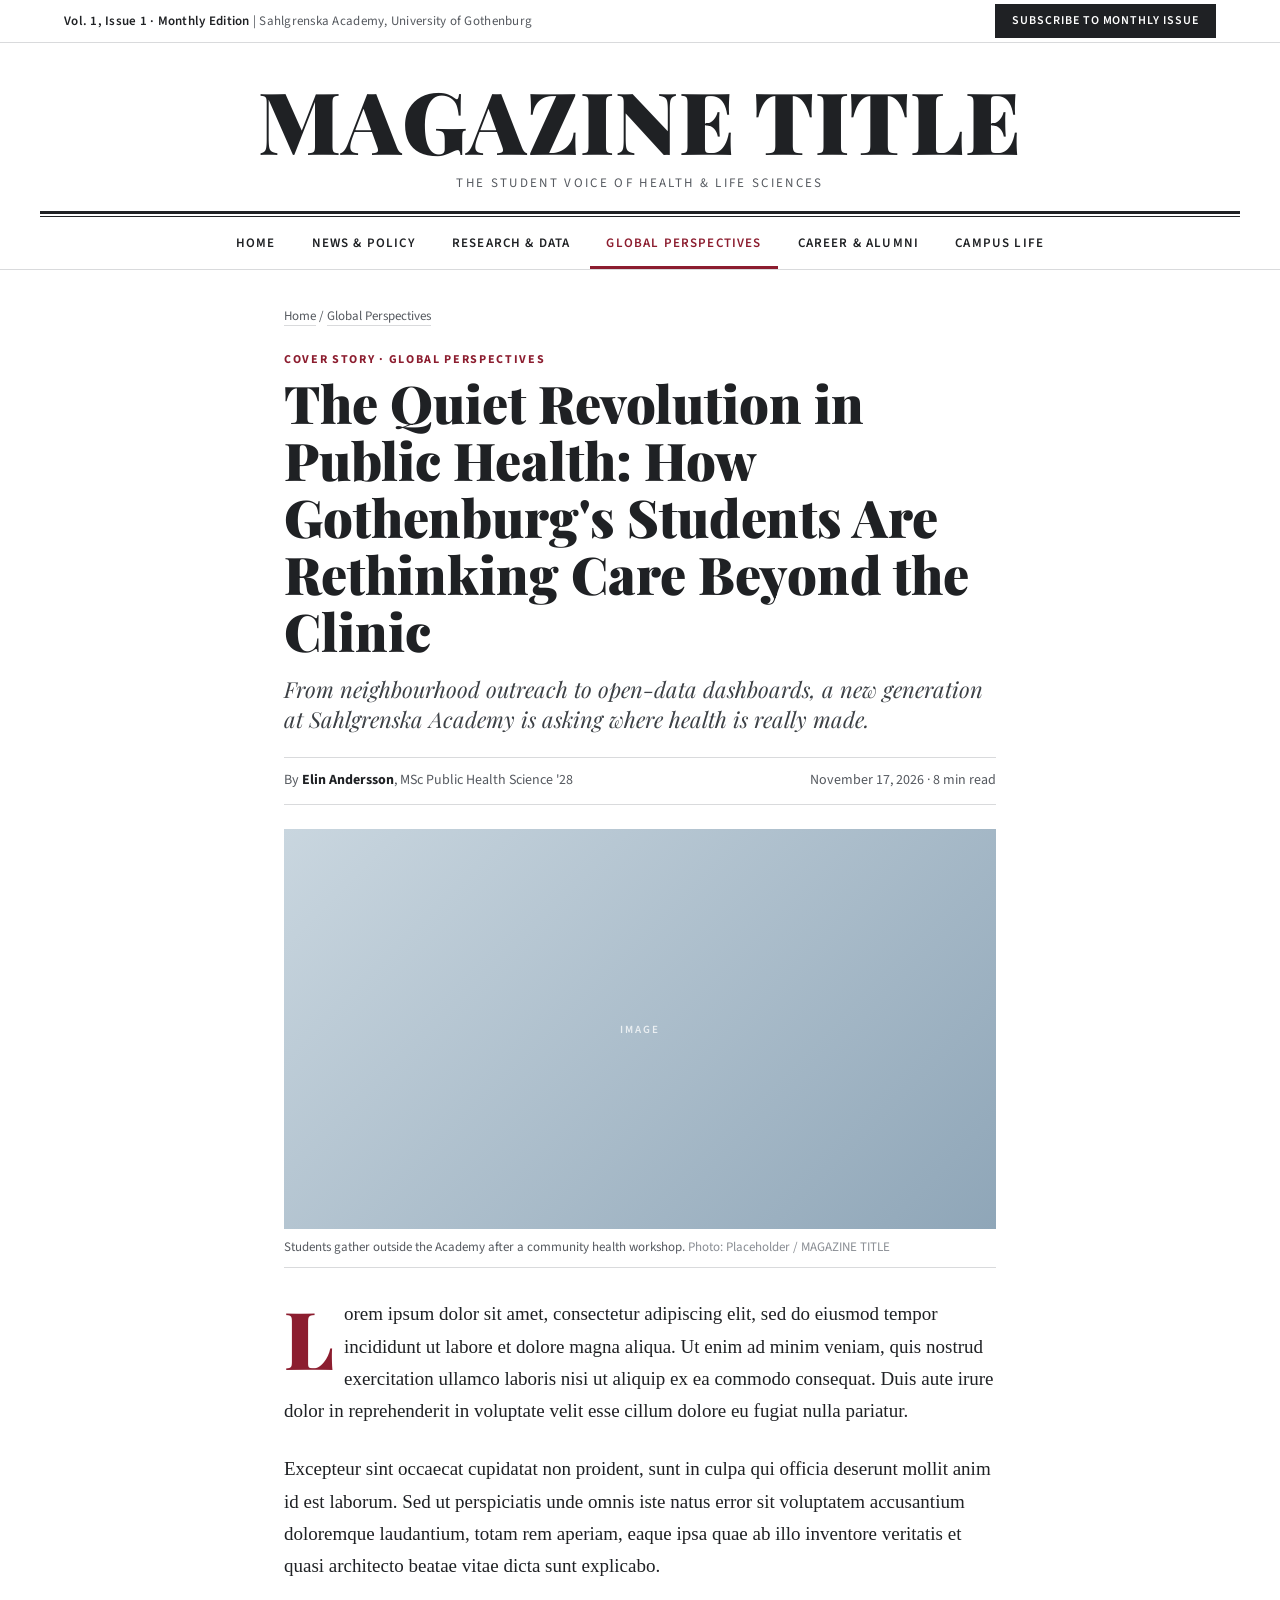
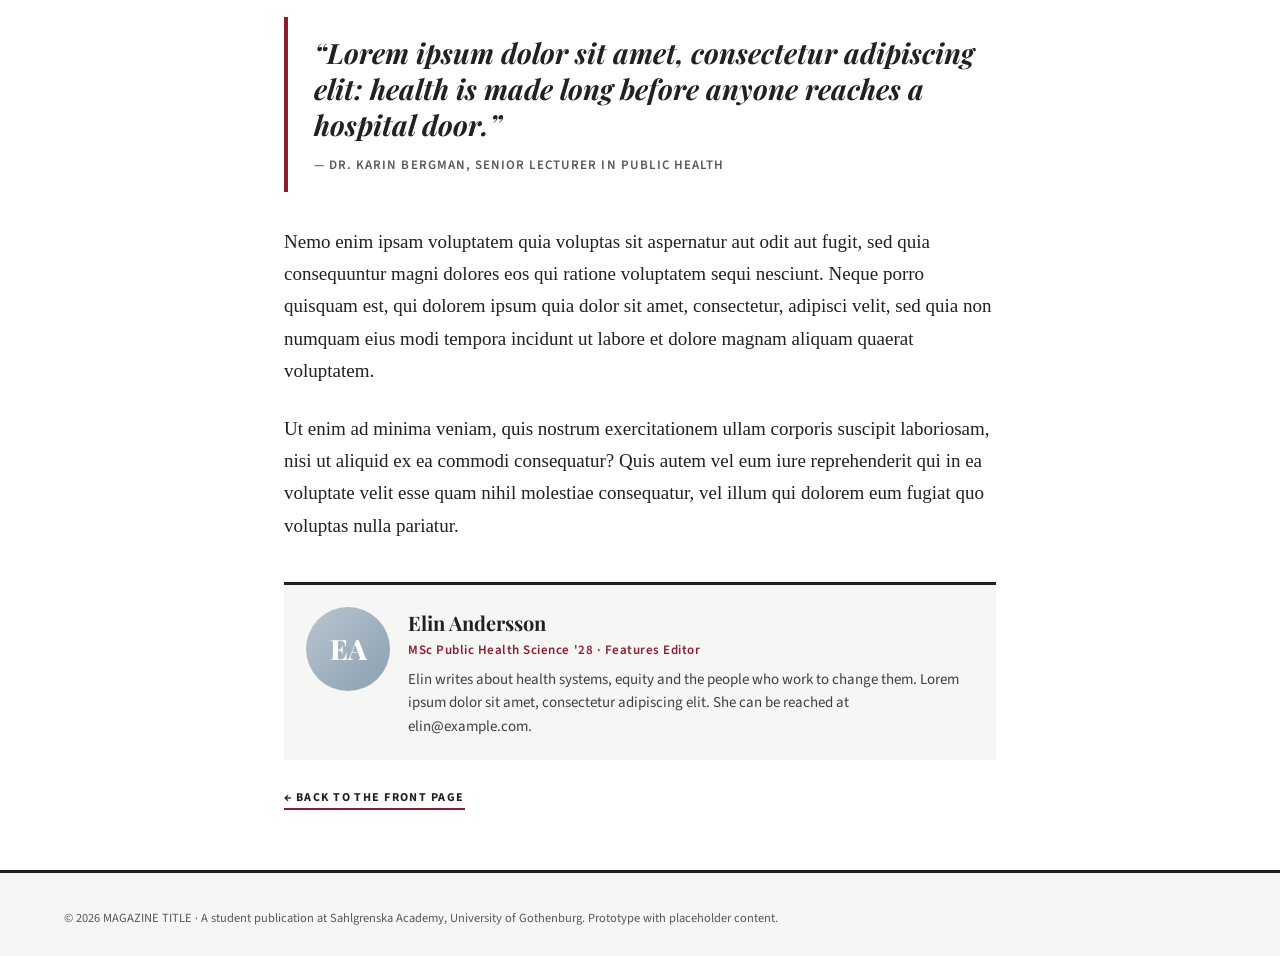
==== article.html @ c4309593 "Add files via upload" ====
<!DOCTYPE html>
<html lang="en">
<head>
  <meta charset="UTF-8">
  <meta name="viewport" content="width=device-width, initial-scale=1">
  <title>The Quiet Revolution in Public Health — MAGAZINE TITLE</title>
  <meta name="description" content="How Gothenburg's students are rethinking care beyond the clinic.">
  <link rel="preconnect" href="https://fonts.googleapis.com">
  <link rel="preconnect" href="https://fonts.gstatic.com" crossorigin>
  <link href="https://fonts.googleapis.com/css2?family=Playfair+Display:ital,wght@0,700;0,800;0,900;1,700&family=Source+Sans+3:wght@400;600;700&display=swap" rel="stylesheet">
  <link rel="stylesheet" href="styles.css">
</head>
<body id="top">

  <!-- Utility bar -->
  <div class="utility">
    <div class="wrap">
      <div class="edition"><strong>Vol. 1, Issue 1 · Monthly Edition</strong> | Sahlgrenska Academy, University of Gothenburg</div>
      <a class="btn-subscribe" href="index.html#subscribe">Subscribe to Monthly Issue</a>
    </div>
  </div>

  <!-- Masthead -->
  <header class="masthead">
    <a href="index.html"><h1>MAGAZINE TITLE</h1></a>
    <p class="tagline">The Student Voice of Health &amp; Life Sciences</p>
  </header>
  <div class="double-rule" aria-hidden="true"></div>

  <!-- Sticky navigation -->
  <nav class="nav" aria-label="Categories">
    <div class="wrap">
      <ul>
        <li><a href="index.html">Home</a></li>
        <li><a href="index.html#news-policy">News &amp; Policy</a></li>
        <li><a href="index.html#research-data">Research &amp; Data</a></li>
        <li><a href="index.html#global-perspectives" class="active">Global Perspectives</a></li>
        <li><a href="index.html#career-alumni">Career &amp; Alumni</a></li>
        <li><a href="index.html#campus-life">Campus Life</a></li>
      </ul>
    </div>
  </nav>

  <main class="article-wrap">
    <div class="crumbs"><a href="index.html">Home</a> / <a href="index.html#global-perspectives">Global Perspectives</a></div>

    <article>
      <span class="tag">Cover Story · Global Perspectives</span>
      <h1>The Quiet Revolution in Public Health: How Gothenburg's Students Are Rethinking Care Beyond the Clinic</h1>
      <p class="subtitle">From neighbourhood outreach to open-data dashboards, a new generation at Sahlgrenska Academy is asking where health is really made.</p>

      <div class="article-meta">
        <span>By <strong>Elin Andersson</strong>, MSc Public Health Science '28</span>
        <span>November 17, 2026 · 8 min read</span>
      </div>

      <figure class="featured">
        <div class="ph r169 c1"></div>
        <figcaption>Students gather outside the Academy after a community health workshop. <em>Photo: Placeholder / MAGAZINE TITLE</em></figcaption>
      </figure>

      <div class="article-body">
        <p>Lorem ipsum dolor sit amet, consectetur adipiscing elit, sed do eiusmod tempor incididunt ut labore et dolore magna aliqua. Ut enim ad minim veniam, quis nostrud exercitation ullamco laboris nisi ut aliquip ex ea commodo consequat. Duis aute irure dolor in reprehenderit in voluptate velit esse cillum dolore eu fugiat nulla pariatur.</p>

        <p>Excepteur sint occaecat cupidatat non proident, sunt in culpa qui officia deserunt mollit anim id est laborum. Sed ut perspiciatis unde omnis iste natus error sit voluptatem accusantium doloremque laudantium, totam rem aperiam, eaque ipsa quae ab illo inventore veritatis et quasi architecto beatae vitae dicta sunt explicabo.</p>

        <blockquote class="pull">
          “Lorem ipsum dolor sit amet, consectetur adipiscing elit: health is made long before anyone reaches a hospital door.”
          <cite>— Dr. Karin Bergman, Senior Lecturer in Public Health</cite>
        </blockquote>

        <p>Nemo enim ipsam voluptatem quia voluptas sit aspernatur aut odit aut fugit, sed quia consequuntur magni dolores eos qui ratione voluptatem sequi nesciunt. Neque porro quisquam est, qui dolorem ipsum quia dolor sit amet, consectetur, adipisci velit, sed quia non numquam eius modi tempora incidunt ut labore et dolore magnam aliquam quaerat voluptatem.</p>

        <p>Ut enim ad minima veniam, quis nostrum exercitationem ullam corporis suscipit laboriosam, nisi ut aliquid ex ea commodi consequatur? Quis autem vel eum iure reprehenderit qui in ea voluptate velit esse quam nihil molestiae consequatur, vel illum qui dolorem eum fugiat quo voluptas nulla pariatur.</p>
      </div>

      <aside class="author-box" aria-label="About the author">
        <div class="avatar" aria-hidden="true">EA</div>
        <div>
          <h4>Elin Andersson</h4>
          <p class="role">MSc Public Health Science '28 · Features Editor</p>
          <p>Elin writes about health systems, equity and the people who work to change them. Lorem ipsum dolor sit amet, consectetur adipiscing elit. She can be reached at elin@example.com.</p>
        </div>
      </aside>

      <a class="read-more back-link" href="index.html">← Back to the front page</a>
    </article>
  </main>

  <footer class="footer">
    <div class="wrap">
      <div class="legal" style="border-top:0;padding-top:0;">© 2026 MAGAZINE TITLE · A student publication at Sahlgrenska Academy, University of Gothenburg. Prototype with placeholder content.</div>
    </div>
  </footer>
</body>
</html>
---- styles.css ----
/* ==========================================================
   MAGAZINE TITLE — Collegiate newspaper prototype
   Fonts: Playfair Display (headlines), Source Sans 3 (UI/meta)
   ========================================================== */

:root {
  --ink: #1f2124;
  --ink-soft: #55595f;
  --ink-faint: #8a8e94;
  --rule: #d9dadc;
  --rule-dark: #1f2124;
  --paper: #ffffff;
  --paper-tint: #f6f6f4;
  --accent: #8c1d2f;
  --serif: "Playfair Display", Georgia, "Times New Roman", serif;
  --sans: "Source Sans 3", "Inter", system-ui, -apple-system, "Segoe UI", sans-serif;
  --maxw: 1200px;
  --nav-h: 52px;
}

*, *::before, *::after { box-sizing: border-box; }

html { scroll-behavior: smooth; }

body {
  margin: 0;
  background: var(--paper);
  color: var(--ink);
  font-family: var(--sans);
  font-size: 17px;
  line-height: 1.55;
  -webkit-font-smoothing: antialiased;
}

img { max-width: 100%; display: block; }
a { color: inherit; text-decoration: none; }
a:hover { color: var(--accent); }

.wrap {
  max-width: var(--maxw);
  margin: 0 auto;
  padding: 0 24px;
}

/* ---------- Placeholder images (pure CSS, no files needed) ---------- */
.ph {
  position: relative;
  width: 100%;
  background: linear-gradient(135deg, #cfd6dc, #aab4bd);
  overflow: hidden;
}
.ph::after {
  content: "IMAGE";
  position: absolute;
  inset: 0;
  display: grid;
  place-items: center;
  font: 600 11px/1 var(--sans);
  letter-spacing: .2em;
  color: rgba(255,255,255,.75);
}
.ph.r169 { aspect-ratio: 16 / 9; }
.ph.r32  { aspect-ratio: 3 / 2; }
.ph.sq   { aspect-ratio: 1 / 1; }
.ph.sq::after { content: ""; }
.ph.c1 { background: linear-gradient(135deg, #c9d6df, #8fa6b8); }
.ph.c2 { background: linear-gradient(135deg, #dcd3c5, #b7a68c); }
.ph.c3 { background: linear-gradient(135deg, #cddbd0, #8fb09a); }
.ph.c4 { background: linear-gradient(135deg, #d9cfd8, #a68fa4); }
.ph.c5 { background: linear-gradient(135deg, #d8d2c0, #b3a56f); }
.ph.c6 { background: linear-gradient(135deg, #c5d2d8, #7f9ea9); }

/* ---------- Utility bar ---------- */
.utility {
  border-bottom: 1px solid var(--rule);
  font-size: 13px;
  color: var(--ink-soft);
}
.utility .wrap {
  display: flex;
  align-items: center;
  justify-content: space-between;
  gap: 16px;
  min-height: 42px;
}
.utility .edition { letter-spacing: .02em; }
.utility .edition strong { color: var(--ink); font-weight: 600; }
.btn-subscribe {
  display: inline-block;
  background: var(--ink);
  color: #fff;
  font: 600 12px/1 var(--sans);
  letter-spacing: .08em;
  text-transform: uppercase;
  padding: 10px 16px;
  border: 1px solid var(--ink);
  transition: background .15s, border-color .15s;
  white-space: nowrap;
}
.btn-subscribe:hover { background: var(--accent); border-color: var(--accent); color: #fff; }

/* ---------- Masthead ---------- */
.masthead {
  text-align: center;
  padding: 34px 24px 18px;
}
.masthead a { display: inline-block; }
.masthead h1 {
  margin: 0;
  font-family: var(--serif);
  font-weight: 900;
  font-size: clamp(38px, 8vw, 86px);
  line-height: 1;
  letter-spacing: .01em;
  text-transform: uppercase;
}
.masthead .tagline {
  margin: 10px 0 0;
  font-size: 13px;
  letter-spacing: .18em;
  text-transform: uppercase;
  color: var(--ink-soft);
}
.double-rule {
  max-width: var(--maxw);
  margin: 0 auto;
  height: 6px;
  border-top: 3px solid var(--rule-dark);
  border-bottom: 1px solid var(--rule-dark);
}

/* ---------- Sticky nav ---------- */
.nav {
  position: sticky;
  top: 0;
  z-index: 50;
  background: var(--paper);
  border-bottom: 1px solid var(--rule);
}
.nav .wrap { padding: 0; }
.nav ul {
  list-style: none;
  margin: 0;
  padding: 0 12px;
  display: flex;
  justify-content: center;
  gap: 4px;
  overflow-x: auto;
  scrollbar-width: none;
}
.nav ul::-webkit-scrollbar { display: none; }
.nav a {
  display: block;
  height: var(--nav-h);
  line-height: var(--nav-h);
  padding: 0 16px;
  font-size: 13px;
  font-weight: 600;
  letter-spacing: .09em;
  text-transform: uppercase;
  white-space: nowrap;
  border-bottom: 3px solid transparent;
}
.nav a:hover,
.nav a.active { color: var(--accent); border-bottom-color: var(--accent); }

section[id], #top { scroll-margin-top: calc(var(--nav-h) + 8px); }

/* ---------- Tags & bylines ---------- */
.tag {
  display: inline-block;
  font: 700 11px/1 var(--sans);
  letter-spacing: .14em;
  text-transform: uppercase;
  color: var(--accent);
  margin-bottom: 8px;
}
.byline {
  font-size: 13.5px;
  color: var(--ink-soft);
  margin: 0;
}
.byline strong { color: var(--ink); font-weight: 600; }

/* ---------- Hero grid ---------- */
.hero {
  display: grid;
  grid-template-columns: 65fr 35fr;
  padding: 32px 0 40px;
}
.cover {
  padding-right: 32px;
  border-right: 1px solid var(--rule);
}
.cover .tag { font-size: 12px; margin-top: 18px; }
.cover h2 {
  font-family: var(--serif);
  font-weight: 800;
  font-size: clamp(28px, 3.6vw, 44px);
  line-height: 1.12;
  margin: 0 0 14px;
}
.cover .byline { margin-bottom: 14px; }
.cover .excerpt { font-size: 18px; color: #34373b; margin: 0 0 16px; }
.read-more {
  font: 700 12px/1 var(--sans);
  letter-spacing: .12em;
  text-transform: uppercase;
  border-bottom: 2px solid var(--accent);
  padding-bottom: 4px;
}

.sidebar { padding-left: 32px; }
.sidebar h3 {
  margin: 0 0 4px;
  padding-top: 10px;
  border-top: 3px solid var(--rule-dark);
  font-family: var(--serif);
  font-size: 22px;
  font-weight: 800;
}
.latest { list-style: none; margin: 0; padding: 0; counter-reset: n; }
.latest li {
  counter-increment: n;
  display: grid;
  grid-template-columns: 22px 1fr 76px;
  gap: 12px;
  align-items: start;
  padding: 16px 0;
  border-bottom: 1px solid var(--rule);
}
.latest li:last-child { border-bottom: 0; }
.latest li::before {
  content: counter(n);
  font-family: var(--serif);
  font-weight: 800;
  font-size: 24px;
  line-height: 1;
  color: var(--accent);
}
.latest .tag { margin-bottom: 4px; font-size: 10px; }
.latest h4 {
  margin: 0 0 4px;
  font-family: var(--serif);
  font-size: 16.5px;
  line-height: 1.25;
  font-weight: 700;
}
.latest .byline { font-size: 12.5px; }

/* ---------- Category sections ---------- */
.category {
  border-top: 3px solid var(--rule-dark);
  padding: 14px 0 44px;
}
.category + .category { margin-top: 0; }
.section-head {
  display: flex;
  align-items: baseline;
  justify-content: space-between;
  gap: 12px;
  margin-bottom: 22px;
  padding-bottom: 10px;
  border-bottom: 1px solid var(--rule);
}
.section-head h2 {
  margin: 0;
  font-family: var(--serif);
  font-weight: 800;
  font-size: 28px;
}
.section-head .blurb { font-size: 13.5px; color: var(--ink-soft); }

.cards {
  display: grid;
  grid-template-columns: repeat(3, 1fr);
}
.card {
  padding: 0 24px;
  border-left: 1px solid var(--rule);
}
.card:first-child { padding-left: 0; border-left: 0; }
.card:last-child { padding-right: 0; }
.card .tag { margin-top: 14px; }
.card h3 {
  margin: 0 0 8px;
  font-family: var(--serif);
  font-weight: 700;
  font-size: 21px;
  line-height: 1.22;
}
.card .byline { margin-bottom: 8px; }
.card p.summary { margin: 0; font-size: 15.5px; color: #3c4045; }

/* ---------- Footer ---------- */
.footer {
  background: var(--paper-tint);
  border-top: 3px solid var(--rule-dark);
  padding: 36px 0 28px;
  font-size: 14px;
  color: var(--ink-soft);
}
.footer .cols {
  display: grid;
  grid-template-columns: 2fr 1fr 1fr;
  gap: 32px;
  margin-bottom: 24px;
}
.footer h4 {
  margin: 0 0 10px;
  font-family: var(--serif);
  font-size: 18px;
  color: var(--ink);
}
.footer ul { list-style: none; margin: 0; padding: 0; }
.footer li { margin-bottom: 6px; }
.footer .legal {
  border-top: 1px solid var(--rule);
  padding-top: 16px;
  font-size: 12.5px;
}
.sub-form { display: flex; gap: 8px; margin-top: 12px; flex-wrap: wrap; }
.sub-form input {
  flex: 1 1 200px;
  padding: 11px 12px;
  border: 1px solid var(--rule-dark);
  font: 15px var(--sans);
  background: #fff;
}
.sub-form button {
  padding: 11px 18px;
  border: 1px solid var(--ink);
  background: var(--ink);
  color: #fff;
  font: 600 12px var(--sans);
  letter-spacing: .08em;
  text-transform: uppercase;
  cursor: pointer;
}
.sub-form button:hover { background: var(--accent); border-color: var(--accent); }

/* ==========================================================
   ARTICLE PAGE
   ========================================================== */
.article-wrap {
  max-width: 760px;
  margin: 0 auto;
  padding: 36px 24px 60px;
}
.crumbs {
  font-size: 13px;
  color: var(--ink-soft);
  margin-bottom: 18px;
}
.crumbs a { border-bottom: 1px solid var(--rule); }
.article-wrap .tag { font-size: 12px; }
.article-wrap h1 {
  margin: 0 0 14px;
  font-family: var(--serif);
  font-weight: 900;
  font-size: clamp(32px, 5vw, 52px);
  line-height: 1.1;
}
.subtitle {
  margin: 0 0 22px;
  font-family: var(--serif);
  font-style: italic;
  font-size: clamp(18px, 2.4vw, 22px);
  line-height: 1.4;
  color: #3c4045;
}
.article-meta {
  display: flex;
  justify-content: space-between;
  flex-wrap: wrap;
  gap: 8px;
  padding: 12px 0;
  margin-bottom: 24px;
  border-top: 1px solid var(--rule);
  border-bottom: 1px solid var(--rule);
  font-size: 14px;
  color: var(--ink-soft);
}
.article-meta strong { color: var(--ink); }

figure.featured { margin: 0 0 30px; }
figure.featured figcaption {
  margin-top: 8px;
  font-size: 13px;
  color: var(--ink-soft);
  border-bottom: 1px solid var(--rule);
  padding-bottom: 10px;
}
figure.featured figcaption em { color: var(--ink-faint); font-style: normal; }

.article-body p {
  margin: 0 0 1.35em;
  font-family: Georgia, "Times New Roman", serif;
  font-size: 19px;
  line-height: 1.7;
}
.article-body p:first-of-type::first-letter {
  float: left;
  font-family: var(--serif);
  font-weight: 900;
  font-size: 4.2em;
  line-height: .85;
  padding: 6px 10px 0 0;
  color: var(--accent);
}
blockquote.pull {
  margin: 34px 0;
  padding: 18px 0 18px 26px;
  border-left: 4px solid var(--accent);
  font-family: var(--serif);
  font-style: italic;
  font-weight: 700;
  font-size: clamp(22px, 3vw, 28px);
  line-height: 1.3;
}
blockquote.pull cite {
  display: block;
  margin-top: 12px;
  font: 600 13px var(--sans);
  font-style: normal;
  letter-spacing: .08em;
  text-transform: uppercase;
  color: var(--ink-soft);
}

.author-box {
  display: grid;
  grid-template-columns: 84px 1fr;
  gap: 18px;
  align-items: start;
  margin-top: 40px;
  padding: 22px;
  background: var(--paper-tint);
  border-top: 3px solid var(--rule-dark);
}
.author-box .avatar {
  width: 84px;
  height: 84px;
  border-radius: 50%;
  background: linear-gradient(135deg, #b9c5cf, #8aa0b2);
  display: grid;
  place-items: center;
  font: 800 28px var(--serif);
  color: #fff;
}
.author-box h4 { margin: 0 0 2px; font-family: var(--serif); font-size: 20px; }
.author-box .role { margin: 0 0 8px; font-size: 13px; color: var(--accent); font-weight: 600; letter-spacing: .04em; }
.author-box p { margin: 0; font-size: 15px; color: #3c4045; }

.back-link { display: inline-block; margin-top: 32px; }

/* ==========================================================
   RESPONSIVE
   ========================================================== */
@media (max-width: 960px) {
  .hero { grid-template-columns: 1fr; }
  .cover { padding-right: 0; border-right: 0; padding-bottom: 28px; border-bottom: 1px solid var(--rule); }
  .sidebar { padding-left: 0; padding-top: 28px; }

  .cards { grid-template-columns: 1fr; }
  .card {
    padding: 20px 0;
    border-left: 0;
    border-top: 1px solid var(--rule);
  }
  .card:first-child { border-top: 0; padding-top: 0; }
  .card:last-child { padding-right: 0; }

  .footer .cols { grid-template-columns: 1fr; gap: 22px; }
}

@media (max-width: 640px) {
  body { font-size: 16px; }
  .wrap { padding: 0 16px; }
  .utility .wrap { flex-direction: column; align-items: flex-start; padding-top: 10px; padding-bottom: 10px; gap: 8px; }
  .utility .edition { font-size: 12px; line-height: 1.4; }
  .btn-subscribe { width: 100%; text-align: center; }
  .masthead { padding-top: 24px; }
  .nav ul { justify-content: flex-start; }
  .nav a { padding: 0 12px; }
  .section-head { flex-direction: column; gap: 4px; }
  .latest li { grid-template-columns: 20px 1fr 64px; gap: 10px; }
  .author-box { grid-template-columns: 1fr; }
  .article-body p { font-size: 18px; }
}
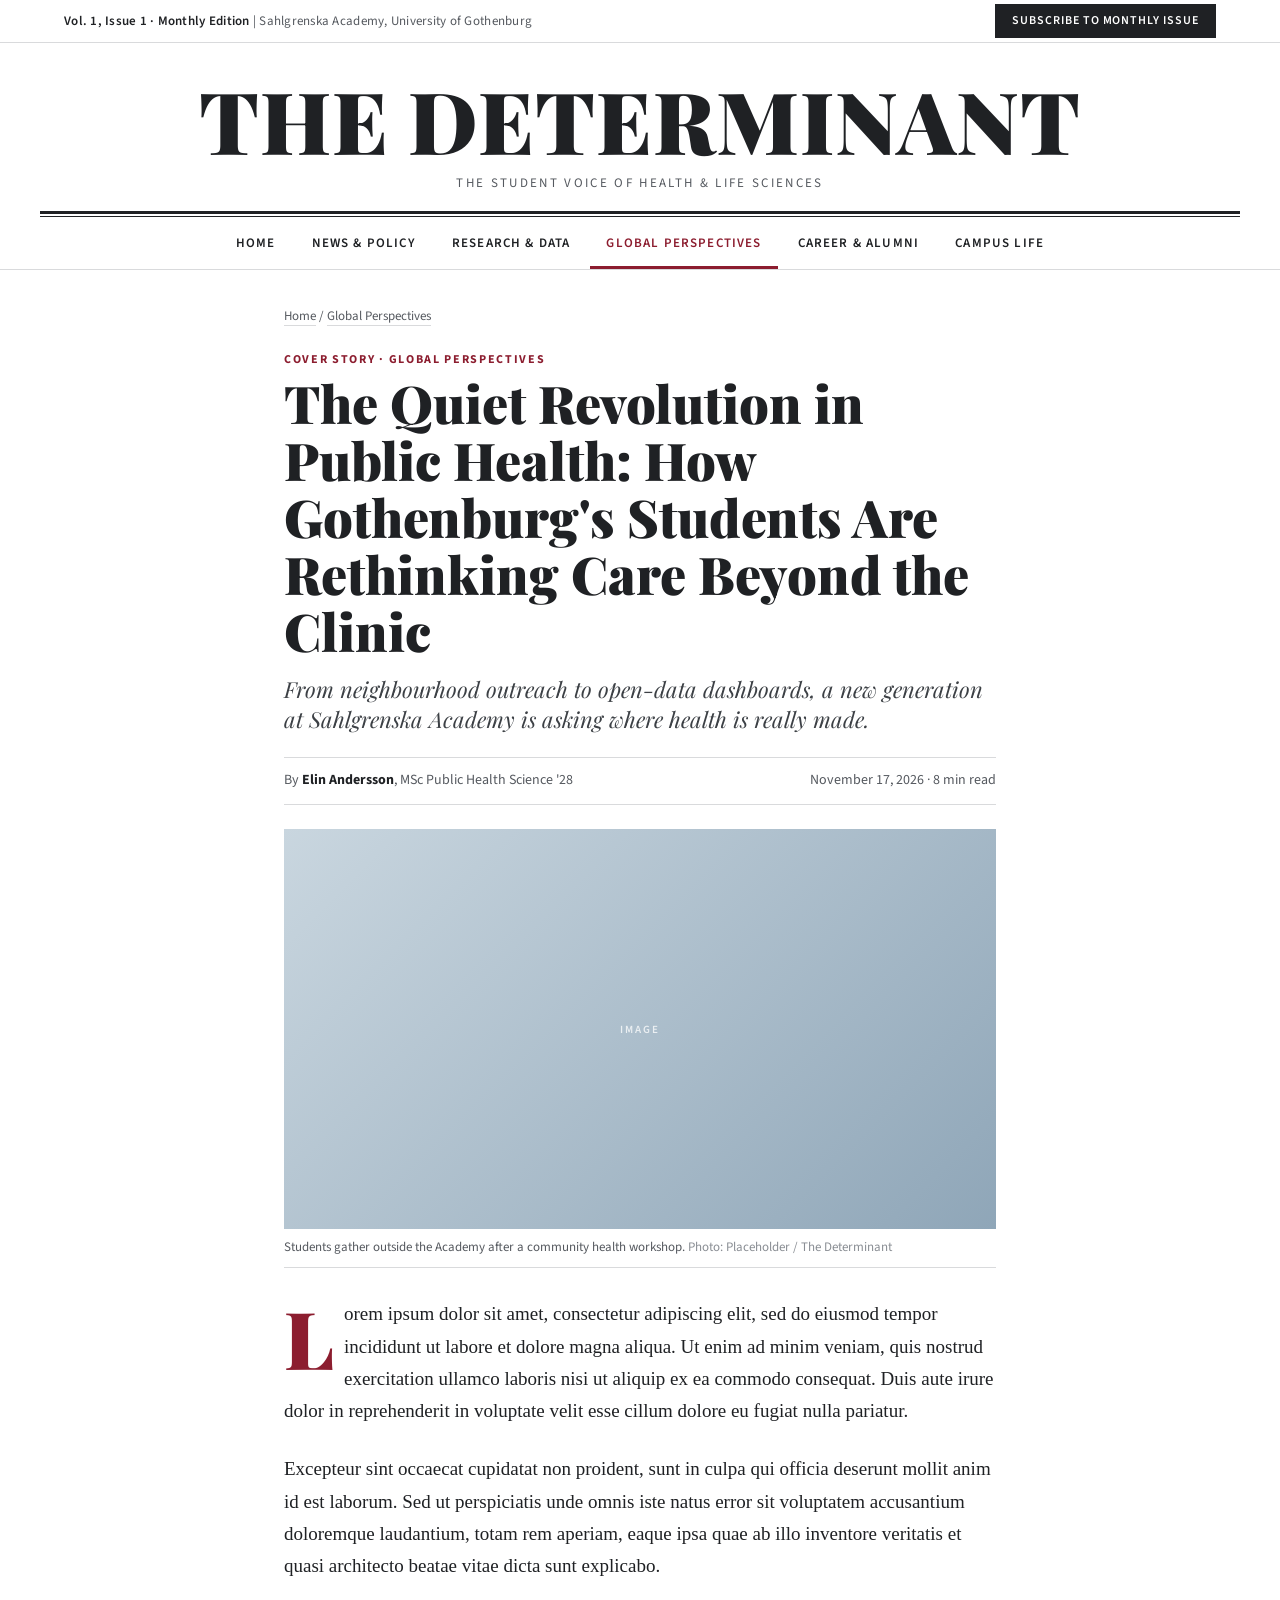
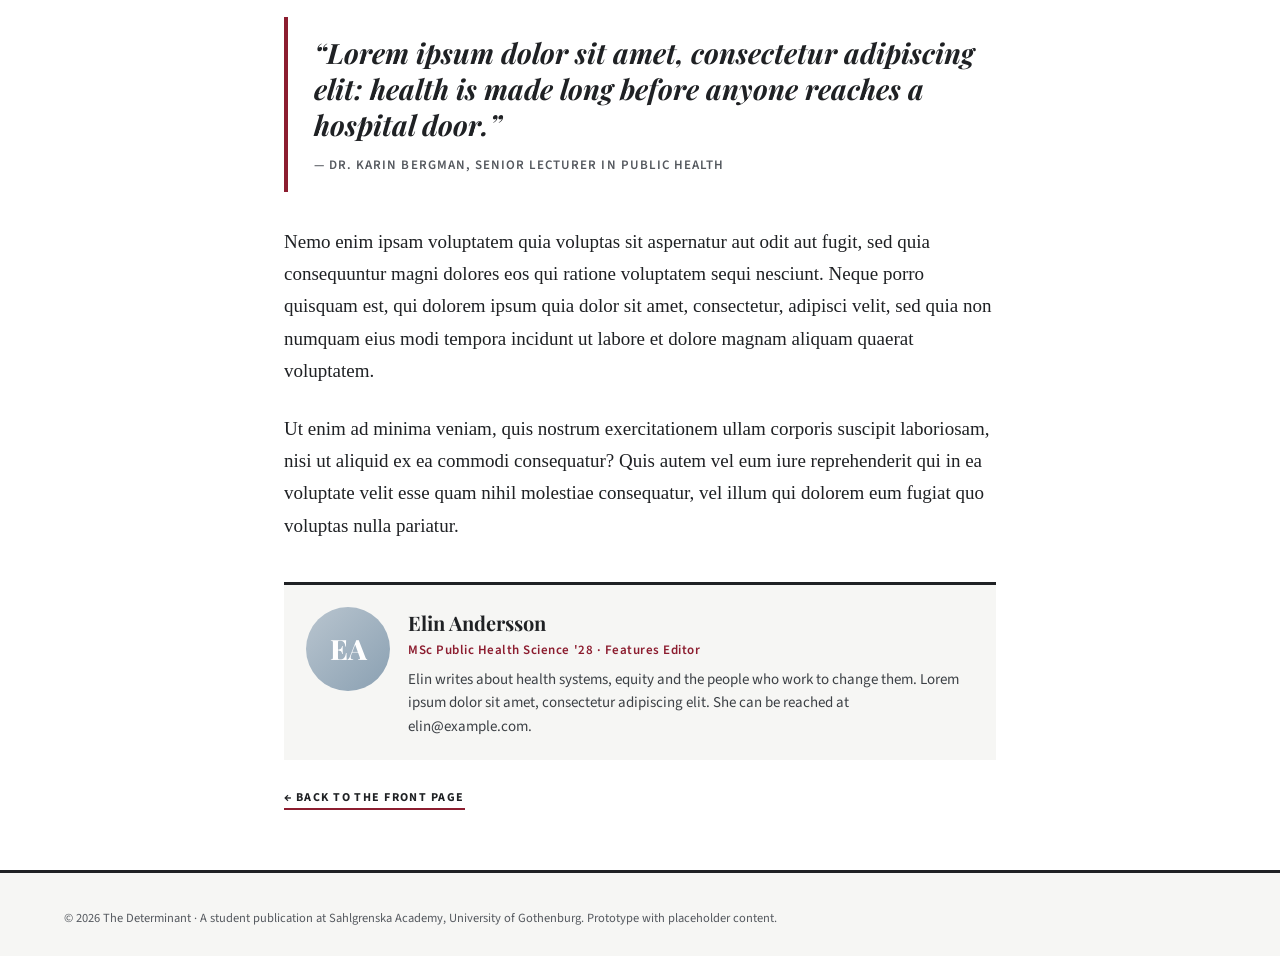
==== commit 41b1d00c: "Update article.html" ====
--- a/article.html
+++ b/article.html
@@ -3,7 +3,7 @@
 <head>
   <meta charset="UTF-8">
   <meta name="viewport" content="width=device-width, initial-scale=1">
-  <title>The Quiet Revolution in Public Health — MAGAZINE TITLE</title>
+  <title>The Quiet Revolution in Public Health — The Determinant</title>
   <meta name="description" content="How Gothenburg's students are rethinking care beyond the clinic.">
   <link rel="preconnect" href="https://fonts.googleapis.com">
   <link rel="preconnect" href="https://fonts.gstatic.com" crossorigin>
@@ -22,7 +22,7 @@
 
   <!-- Masthead -->
   <header class="masthead">
-    <a href="index.html"><h1>MAGAZINE TITLE</h1></a>
+    <a href="index.html"><h1>The Determinant</h1></a>
     <p class="tagline">The Student Voice of Health &amp; Life Sciences</p>
   </header>
   <div class="double-rule" aria-hidden="true"></div>
@@ -56,7 +56,7 @@
 
       <figure class="featured">
         <div class="ph r169 c1"></div>
-        <figcaption>Students gather outside the Academy after a community health workshop. <em>Photo: Placeholder / MAGAZINE TITLE</em></figcaption>
+        <figcaption>Students gather outside the Academy after a community health workshop. <em>Photo: Placeholder / The Determinant</em></figcaption>
       </figure>
 
       <div class="article-body">
@@ -89,7 +89,7 @@
 
   <footer class="footer">
     <div class="wrap">
-      <div class="legal" style="border-top:0;padding-top:0;">© 2026 MAGAZINE TITLE · A student publication at Sahlgrenska Academy, University of Gothenburg. Prototype with placeholder content.</div>
+      <div class="legal" style="border-top:0;padding-top:0;">© 2026 The Determinant · A student publication at Sahlgrenska Academy, University of Gothenburg. Prototype with placeholder content.</div>
     </div>
   </footer>
 </body>
